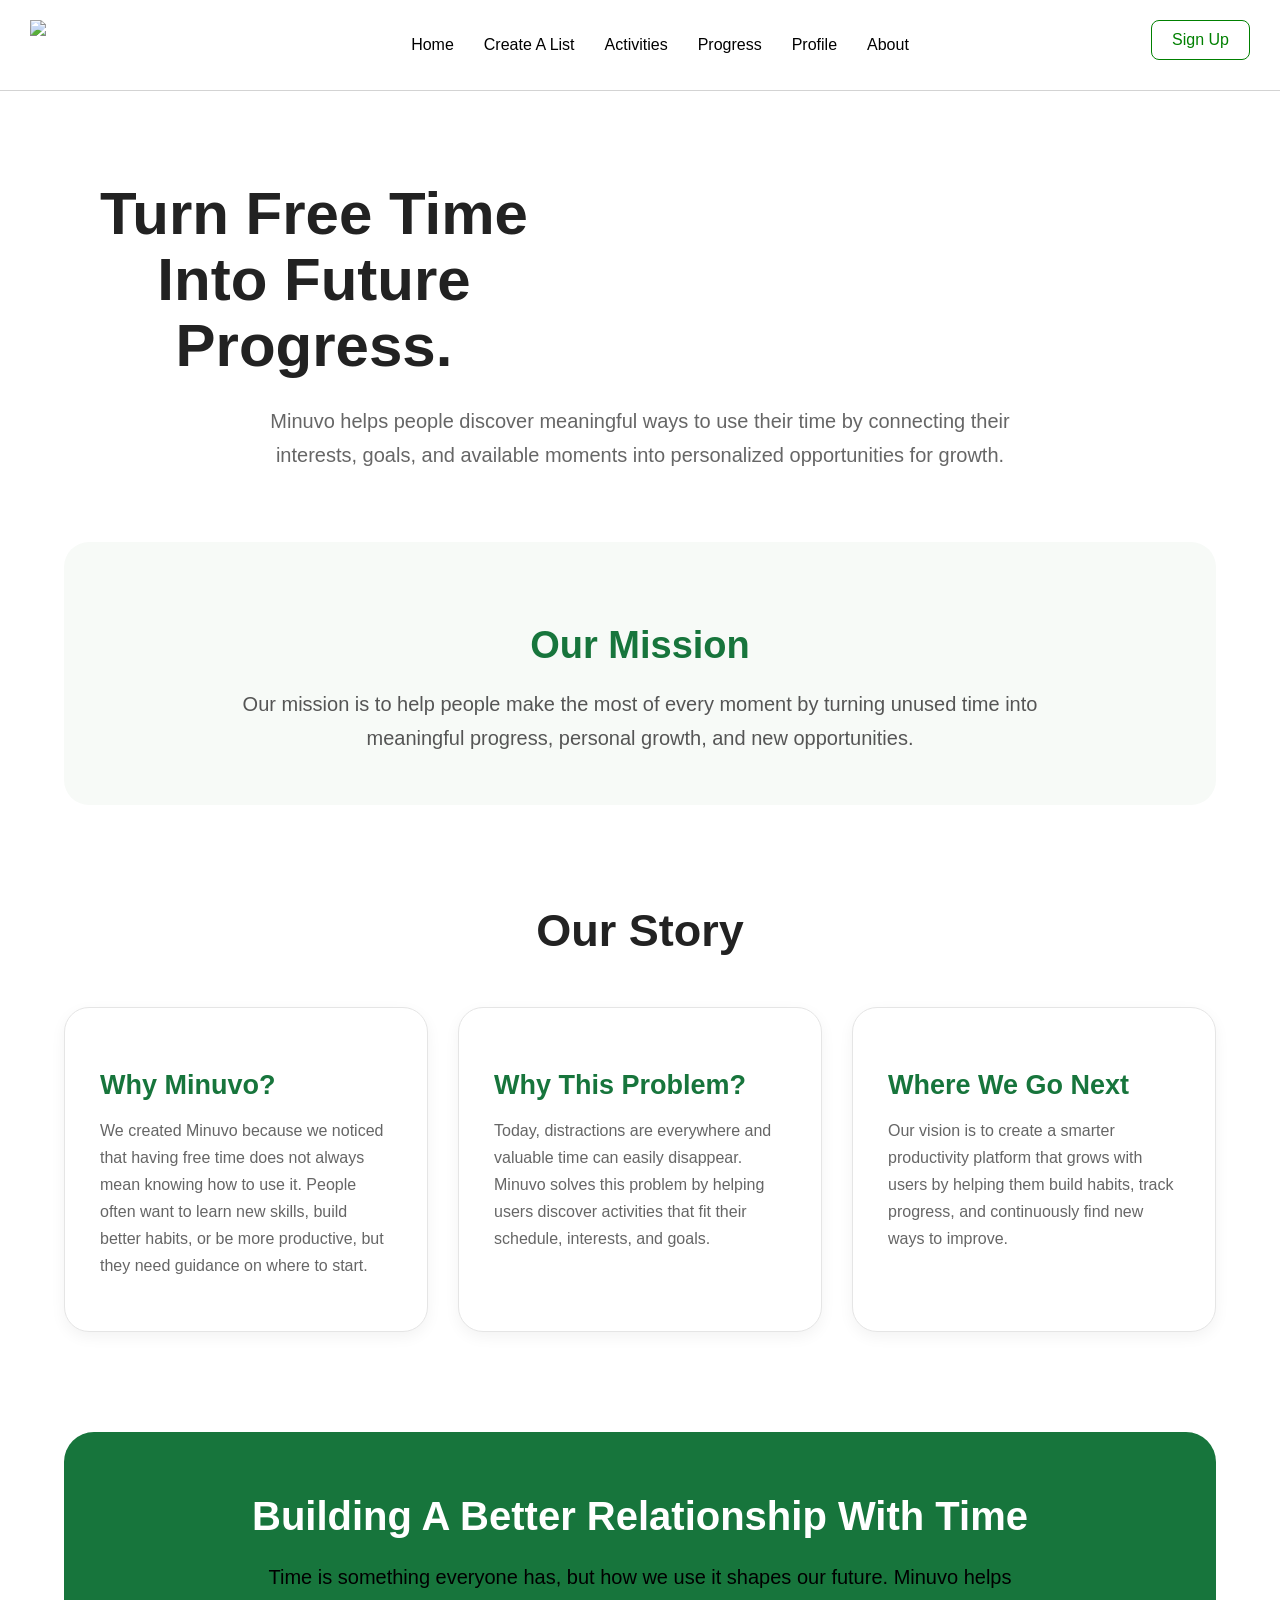
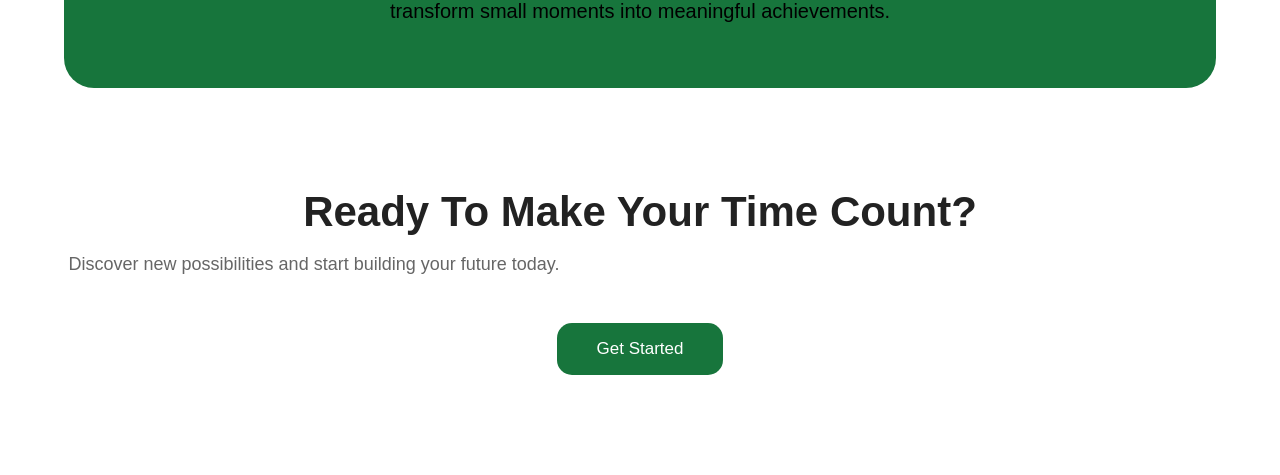
==== about.html @ 2a630142 "about and profile" ====
<!DOCTYPE html>
<html lang="en">
<head>
    <meta charset="UTF-8">
    <meta name="viewport" content="width=device-width, initial-scale=1.0">
    <title>Document</title>
</head>
<body>
    
   <a href="form.html">
    <button class="sign-in">Sign Up</button>
</a>

<link rel="stylesheet" href="about.css">

  <header>
  <img src="file:///Users/itz.kaiden/Desktop/Screenshot%202026-07-27%20at%201.37.13%E2%80%AFPM.png" class="logo">
</header>
  
<nav>
    <ul>
        <li><a href="index.html">Home</a></li>
        <li><a href="Lists.html">Create A List</a></li>
        <li><a href="Activities.html">Activities</a></li>
        <li><a href="progress.html">Progress</a></li>
         <li><a href="profile.html">Profile</a></li>
          <li><a href="about.html">About</a></li>
            <link rel="stylesheet" href="style.css">
    </ul>
</nav>  

<title>About Minuvo</title>

   

</head>


<section class="hero">


    <h1>
        Turn Free Time Into Future Progress.
    </h1>


    <p>
        Minuvo helps people discover meaningful ways to use their time by
        connecting their interests, goals, and available moments into
        personalized opportunities for growth.
    </p>


</section>




<section class="mission">


    <h2>
        Our Mission
    </h2>


    <p>
        Our mission is to help people make the most of every moment by turning
        unused time into meaningful progress, personal growth, and new
        opportunities.
    </p>


</section>




<section class="story">


    <h2 class="section-title">
        Our Story
    </h2>



    <div class="story-grid">


        <div class="story-card">

            <h3>
                Why Minuvo?
            </h3>


            <p>
                We created Minuvo because we noticed that having free time does
                not always mean knowing how to use it. People often want to
                learn new skills, build better habits, or be more productive,
                but they need guidance on where to start.
            </p>


        </div>




        <div class="story-card">

            <h3>
                Why This Problem?
            </h3>


            <p>
                Today, distractions are everywhere and valuable time can easily
                disappear. Minuvo solves this problem by helping users discover
                activities that fit their schedule, interests, and goals.
            </p>


        </div>




        <div class="story-card">

            <h3>
                Where We Go Next
            </h3>


            <p>
                Our vision is to create a smarter productivity platform that
                grows with users by helping them build habits, track progress,
                and continuously find new ways to improve.
            </p>


        </div>


    </div>


</section>





<section class="vision">


    <div class="vision-card">


        <h2>
            Building A Better Relationship With Time
        </h2>


        <p>
            Time is something everyone has, but how we use it shapes our future.
            Minuvo helps transform small moments into meaningful achievements.
        </p>


    </div>


</section>





<section class="cta">


    <h2>
        Ready To Make Your Time Count?
    </h2>


    <p>
        Discover new possibilities and start building your future today.
    </p>


    <button>
        Get Started
    </button>


</section>


</body>
</html>
---- about.css ----
* {
    box-sizing: border-box;
}

body {
    margin: 0;
    font-family: Arial, sans-serif;
    background: #ffffff;
    color: #222;
}

.hero {
    width: 90%;
    max-width: 1200px;
    margin: 90px auto 70px;
    text-align: center;
}

.hero h1 {
    font-size: 60px;
    line-height: 1.1;
    margin-bottom: 25px;
    font-weight: 700;
    justify-self: center;
}

.hero p {
    max-width: 800px;
    margin: auto;
    font-size: 20px;
    line-height: 1.7;
    color: #666;
}

.mission {
    width: 90%;
    max-width: 1200px;
    margin: 0 auto 100px;
    padding: 50px;
    background: #f7faf7;
    border-radius: 25px;
    text-align: center;
}

.mission h2 {
    color: #17753c;
    font-size: 38px;
    margin-bottom: 20px;
}

.mission p {
    max-width: 800px;
    margin: auto;
    color: #555;
    font-size: 20px;
    line-height: 1.7;
}

.story {
    width: 90%;
    max-width: 1200px;
    margin: auto;
}

.section-title {
    text-align: center;
    font-size: 45px;
    margin-bottom: 50px;
}

.story-grid {
    display: grid;
    grid-template-columns: repeat(3, 1fr);
    gap: 30px;
}

.story-card {
    background: white;
    padding: 35px;
    border-radius: 25px;
    border: 1px solid #e5e5e5;
    box-shadow: 0 5px 15px rgba(0, 0, 0, 0.05);
    transition: 0.3s;
}

.story-card:hover {
    transform: translateY(-5px);
}

.story-card h3 {
    color: #17753c;
    font-size: 27px;
    margin-bottom: 15px;
}

.story-card p {
    color: #666;
    line-height: 1.7;
    font-size: 16px;
}

.vision {
    width: 90%;
    max-width: 1200px;
    margin: 100px auto;
}

.vision-card {
    width: 100%;
    background: #17753c;
    color: white;
    padding: 60px;
    border-radius: 30px;
    text-align: center;
}

.vision-card h2 {
    max-width: 900px;
    margin: 0 auto 20px;
    font-size: 40px;
    line-height: 1.2;
}

.vision-card p {
    max-width: 800px;
    margin: auto;
    font-size: 20px;
    line-height: 1.7;
}

.cta {
    width: 90%;
    max-width: 1200px;
    text-align: center;
    margin: 100px auto;
}

.cta h2 {
    font-size: 42px;
    margin-bottom: 15px;
}

.cta p {
    color: #666;
    font-size: 18px;
    justify-self: center;
}

.cta button {
    margin-top: 30px;
    padding: 16px 40px;
    border: none;
    border-radius: 15px;
    background: #17753c;
    color: white;
    font-size: 17px;
    cursor: pointer;
    transition: 0.3s;
}

.cta button:hover {
    background: #125c30;
}

@media (max-width: 900px) {
    .hero h1 {
        font-size: 42px;
    }

    .story-grid {
        grid-template-columns: 1fr;
    }

    .mission {
        padding: 30px;
    }
}
---- style.css ----
nav{
    display: flex;
    justify-content: center;
    align-items: center;

    gap: 40px;
    padding: 20px;
    border-bottom: 1px solid lightgray;
    box-shadow: rgba(0, 128, 0, 0.3);
    
}

nav a{
    text-decoration: none;
    color: black;
    font-family: Arial, sans-serif;
}

nav a:hover{
    color: green;
    border-bottom: 3px solid green;
}

nav ul {
    display: flex;
    gap: 30px;
    list-style: none;
}

body{
    h1 {
  font-size: 50px;
  max-width: 500px;
}


span {
  color: green;
}

p {
  font-size: 20px;
  color: #000000;
  line-height: 1.2;
  max-width: 500px;
}
}

.sign-in {
  position: absolute;
  top: 20px;
  right: 30px;
  padding: 10px 20px;
  background: white;
  color: green;
  border: 1px solid green;
  border-radius: 8px;
  font-size: 16px;
}


.logo {
  position: absolute;
  top: 0;
  left: 0;
}

.logo {
  position: fixed;
  top: 20px;
  left: 30px;
  width: 150px;
  height: auto;
}

.find-button,
.task-button {
  display: inline-block;
  padding: 14px 25px;
  border-radius: 8px;
  text-decoration: none;
  font-size: 16px;
}

.find-button {
  background-color: #218c4b;
  color: white;
}

.task-button {
  background-color: white;
  color: #218c4b;
  border: 1px solid #218c4b;
}

.cards {
  display: flex;
  gap: 40px;
}


.recommended h2 {
  margin-bottom: 5px;
}


.cards {
  display: flex;
  gap: 40px;
  
}
  

.card {
  width: 200px;
  border: 1px solid #218c4b;
  border-radius: 10px;
  padding: 30px;
  background-color: white;
}

.card img {
  width: 100%;
  height: 120px;
  object-fit: cover;
  border-radius: 8px;
}

.card span {
  color: green;
  font-size: 14px;
}

.card h3 {
  margin: 8px 0;
}

.card p {
  color: gray;
  font-size: 14px;
}

.card small {
  color: gray;
}

.features {
  display: flex;
  justify-content: space-around;
  text-align: center;
  margin: 60px 40px;
}

.feature {
  width: 200px;
}

.icon {
  font-size: 30px;
  margin-bottom: 10px;
}

.feature h3 {
  font-size: 18px;
  color: #222;
  margin: 10px;
}

.feature p {
  color: #666;
  font-size: 14px;
  line-height: 1.5;
}

.features {
  display: flex;
  justify-content: space-around;
  text-align: center;
  margin: 60px 40px;
  padding: 30px;
  border: 1px solid #ddd;
  border-radius: 10px;
}
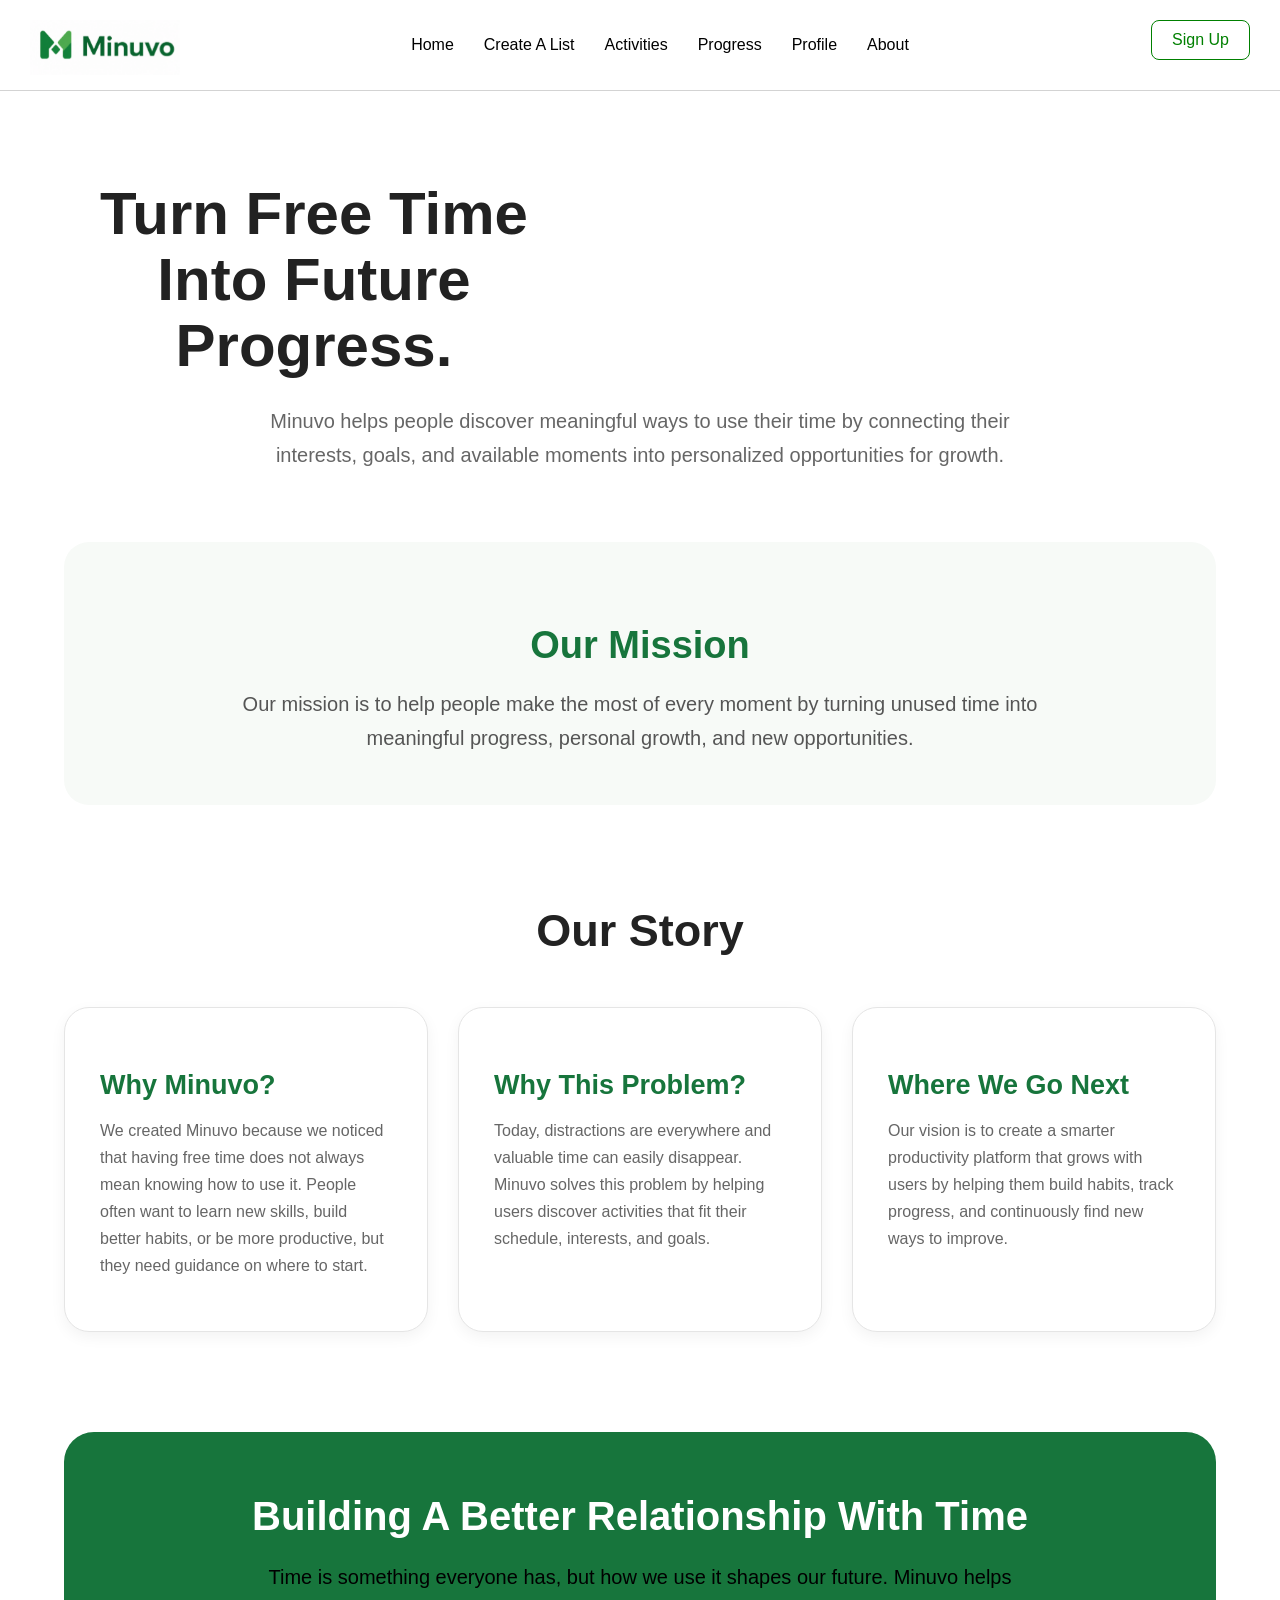
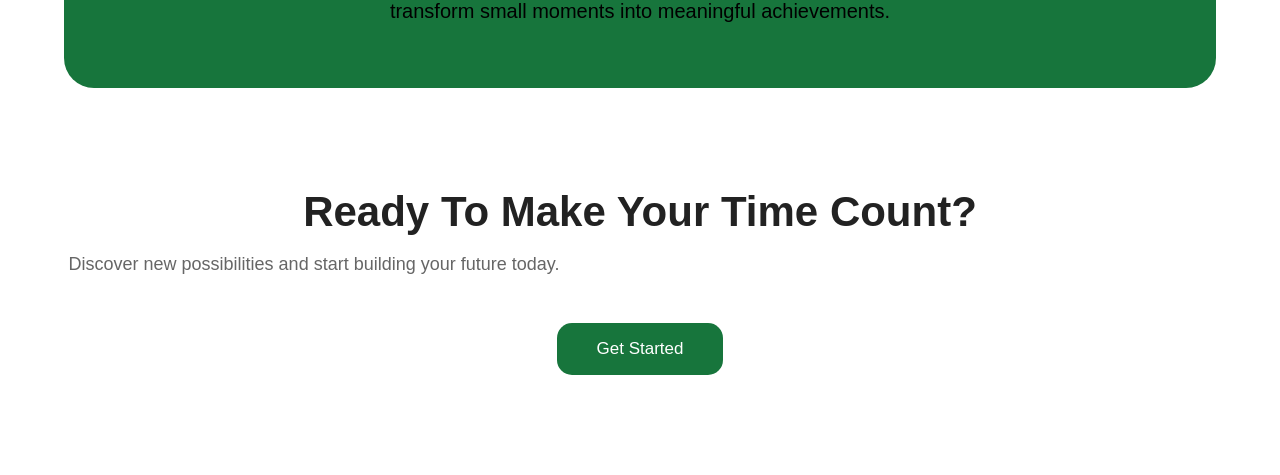
==== commit d9bdd059: "about page logo" ====
--- a/about.html
+++ b/about.html
@@ -14,7 +14,7 @@
 <link rel="stylesheet" href="about.css">
 
   <header>
-  <img src="file:///Users/itz.kaiden/Desktop/Screenshot%202026-07-27%20at%201.37.13%E2%80%AFPM.png" class="logo">
+        <img src="Screenshot 2026-07-27 at 1.14.37 PM.png" class="logo">
 </header>
   
 <nav>
